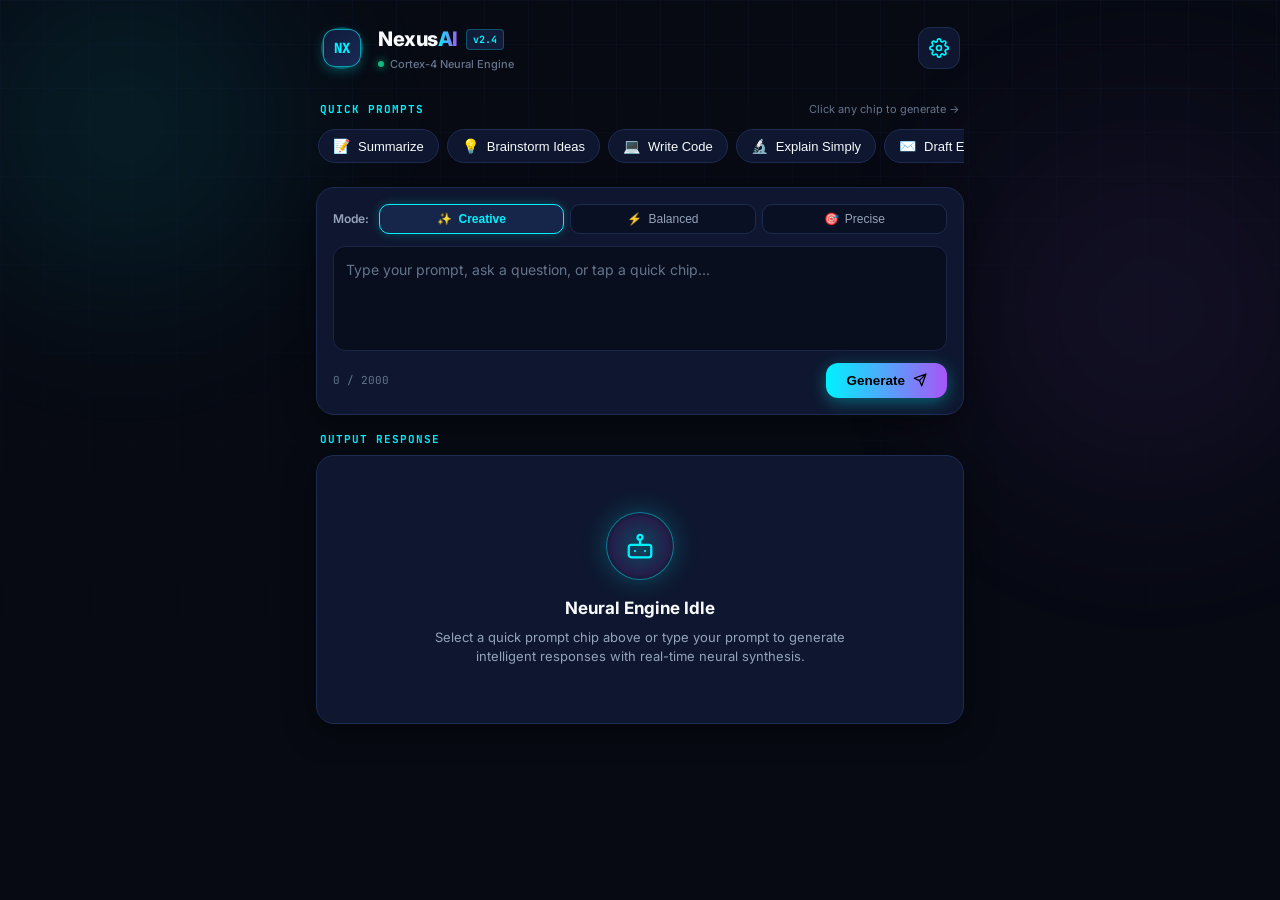
==== index.html @ 2777319b "feat: initialize NexusAI web application Implement the core structure, modern cybernetic design syst" ====
<!DOCTYPE html>
<html lang="en">
<head>
  <meta charset="UTF-8">
  <meta name="viewport" content="width=device-width, initial-scale=1.0, maximum-scale=1.0, user-scalable=no">
  <title>NexusAI - Futuristic Neural Assistant</title>
  <meta name="description" content="Futuristic AI assistant with multi-mode intelligence, quick prompt chips, real-time speech synthesis, and neural engine responses.">
  <meta name="theme-color" content="#070a13">

  <!-- Favicon / Web App Manifest -->
  <link rel="icon" type="image/svg+xml" href="data:image/svg+xml,<svg xmlns='http://www.w3.org/2000/svg' viewBox='0 0 100 100'><rect width='100' height='100' rx='25' fill='%230b1124'/><path d='M25 70V30L45 52V30h10v40L35 48v22z' fill='%2300f2fe'/><path d='M60 30h12l13 20-13 20H60l13-20z' fill='%23a855f7'/></svg>">
  
  <!-- Inter & JetBrains Mono Fonts -->
  <link rel="preconnect" href="https://fonts.googleapis.com">
  <link rel="preconnect" href="https://fonts.gstatic.com" crossorigin>
  <link href="https://fonts.googleapis.com/css2?family=Inter:wght@300;400;500;600;700;800&family=JetBrains+Mono:wght@400;500;600;700&display=swap" rel="stylesheet">
  
  <link rel="stylesheet" href="style.css">
</head>
<body>
  <!-- Ambient Cyber Background -->
  <div class="ambient-glow glow-cyan"></div>
  <div class="ambient-glow glow-purple"></div>
  <div class="cyber-grid"></div>

  <!-- App Wrapper -->
  <div class="app-container">
    
    <!-- Header -->
    <header class="app-header">
      <div class="brand-section">
        <div class="logo-wrapper">
          <div class="logo-pulse"></div>
          <div class="logo-badge">
            <span class="logo-text">NX</span>
          </div>
        </div>
        <div class="brand-details">
          <div class="brand-title-row">
            <h1 class="brand-title">Nexus<span class="brand-gradient">AI</span></h1>
            <span class="version-tag">v2.4</span>
          </div>
          <div class="status-indicator">
            <span class="status-dot"></span>
            <span class="status-text">Cortex-4 Neural Engine</span>
          </div>
        </div>
      </div>

      <button id="settingsBtn" class="icon-btn" aria-label="Settings" title="AI Engine Settings">
        <svg class="icon" viewBox="0 0 24 24" fill="none" stroke="currentColor" stroke-width="2" stroke-linecap="round" stroke-linejoin="round">
          <circle cx="12" cy="12" r="3"></circle>
          <path d="M19.4 15a1.65 1.65 0 0 0 .33 1.82l.06.06a2 2 0 0 1 0 2.83 2 2 0 0 1-2.83 0l-.06-.06a1.65 1.65 0 0 0-1.82-.33 1.65 1.65 0 0 0-1 1.51V21a2 2 0 0 1-2 2 2 2 0 0 1-2-2v-.09A1.65 1.65 0 0 0 9 19.4a1.65 1.65 0 0 0-1.82.33l-.06.06a2 2 0 0 1-2.83 0 2 2 0 0 1 0-2.83l.06-.06a1.65 1.65 0 0 0 .33-1.82 1.65 1.65 0 0 0-1.51-1H3a2 2 0 0 1-2-2 2 2 0 0 1 2-2h.09A1.65 1.65 0 0 0 4.6 9a1.65 1.65 0 0 0-.33-1.82l-.06-.06a2 2 0 0 1 0-2.83 2 2 0 0 1 2.83 0l.06.06a1.65 1.65 0 0 0 1.82.33H9a1.65 1.65 0 0 0 1-1.51V3a2 2 0 0 1 2-2 2 2 0 0 1 2 2v.09a1.65 1.65 0 0 0 1 1.51 1.65 1.65 0 0 0 1.82-.33l.06-.06a2 2 0 0 1 2.83 0 2 2 0 0 1 0 2.83l-.06.06a1.65 1.65 0 0 0-.33 1.82V9a1.65 1.65 0 0 0 1.51 1H21a2 2 0 0 1 2 2 2 2 0 0 1-2 2h-.09a1.65 1.65 0 0 0-1.51 1z"></path>
        </svg>
      </button>
    </header>

    <!-- Quick Prompts Section -->
    <section class="quick-prompts-section">
      <div class="section-header">
        <span class="section-tag">QUICK PROMPTS</span>
        <span class="section-hint">Click any chip to generate →</span>
      </div>
      <div class="chips-container" id="chipsContainer">
        <!-- Injected via JavaScript -->
      </div>
    </section>

    <!-- Main Prompt Input Section -->
    <section class="input-card">
      <div class="mode-selector-row">
        <span class="mode-label">Mode:</span>
        <div class="mode-pills" id="modePills">
          <button class="mode-pill active" data-mode="CREATIVE">
            <span class="mode-emoji">✨</span>
            <span class="mode-name">Creative</span>
          </button>
          <button class="mode-pill" data-mode="BALANCED">
            <span class="mode-emoji">⚡</span>
            <span class="mode-name">Balanced</span>
          </button>
          <button class="mode-pill" data-mode="PRECISE">
            <span class="mode-emoji">🎯</span>
            <span class="mode-name">Precise</span>
          </button>
        </div>
      </div>

      <div class="textarea-wrapper">
        <textarea 
          id="promptInput" 
          placeholder="Type your prompt, ask a question, or tap a quick chip..." 
          maxlength="2000"
          rows="3"
          aria-label="Prompt Input"
        ></textarea>
      </div>

      <div class="input-footer">
        <div class="input-meta">
          <span id="charCount" class="char-count">0 / 2000</span>
          <button id="clearBtn" class="text-action-btn hidden" aria-label="Clear input">Clear</button>
        </div>
        <button id="generateBtn" class="generate-btn" aria-label="Generate AI Response">
          <span class="btn-text">Generate</span>
          <svg class="btn-icon send-icon" viewBox="0 0 24 24" fill="none" stroke="currentColor" stroke-width="2.2" stroke-linecap="round" stroke-linejoin="round">
            <line x1="22" y1="2" x2="11" y2="13"></line>
            <polygon points="22 2 15 22 11 13 2 9 22 2"></polygon>
          </svg>
          <div class="spinner hidden" id="generateSpinner"></div>
        </button>
      </div>
    </section>

    <!-- Output Section -->
    <section class="output-section">
      <div class="section-header">
        <span class="section-tag">OUTPUT RESPONSE</span>
        <span id="durationBadge" class="duration-badge hidden">Generated in 0.8s</span>
      </div>

      <div class="output-card" id="outputCard">
        <!-- Idle State -->
        <div class="state-view idle-view" id="idleView">
          <div class="neural-orb">
            <svg class="orb-icon" viewBox="0 0 24 24" fill="none" stroke="currentColor" stroke-width="1.8" stroke-linecap="round" stroke-linejoin="round">
              <rect x="3" y="11" width="18" height="10" rx="2"></rect>
              <circle cx="12" cy="5" r="2"></circle>
              <path d="M12 7v4"></path>
              <line x1="8" y1="16" x2="8" y2="16"></line>
              <line x1="16" y1="16" x2="16" y2="16"></line>
            </svg>
          </div>
          <h2 class="idle-title">Neural Engine Idle</h2>
          <p class="idle-desc">Select a quick prompt chip above or type your prompt to generate intelligent responses with real-time neural synthesis.</p>
        </div>

        <!-- Loading State -->
        <div class="state-view loading-view hidden" id="loadingView">
          <div class="loading-header">
            <div class="loading-avatar-wrapper">
              <div class="avatar-ring"></div>
              <div class="avatar-badge">AI</div>
            </div>
            <div class="loading-text-col">
              <span class="loading-title">Synthesizing intelligence...</span>
              <span class="loading-sub">Compiling neural pathways & context tensors</span>
            </div>
          </div>
          <div class="shimmer-lines">
            <div class="shimmer-line line-1"></div>
            <div class="shimmer-line line-2"></div>
            <div class="shimmer-line line-3"></div>
          </div>
        </div>

        <!-- Error State -->
        <div class="state-view error-view hidden" id="errorView">
          <div class="error-badge">⚠️ Generation Alert</div>
          <p class="error-message" id="errorMessage"></p>
          <button class="retry-btn" id="retryBtn">Retry</button>
        </div>

        <!-- Success State -->
        <div class="state-view success-view hidden" id="successView">
          <div class="response-header">
            <div class="response-author">
              <div class="avatar-badge">AI</div>
              <div class="author-details">
                <span class="author-name">Nexus Intelligence</span>
                <span class="mode-badge" id="modeBadge">Creative Mode</span>
              </div>
            </div>
            <div class="response-actions">
              <button class="action-btn" id="speakBtn" title="Read Aloud with Speech Synthesis">
                <svg class="action-icon icon-speak" viewBox="0 0 24 24" fill="none" stroke="currentColor" stroke-width="2" stroke-linecap="round" stroke-linejoin="round">
                  <polygon points="11 5 6 9 2 9 2 15 6 15 11 19 11 5"></polygon>
                  <path d="M19.07 4.93a10 10 0 0 1 0 14.14M15.54 8.46a5 5 0 0 1 0 7.07"></path>
                </svg>
                <svg class="action-icon icon-stop hidden" viewBox="0 0 24 24" fill="none" stroke="currentColor" stroke-width="2" stroke-linecap="round" stroke-linejoin="round">
                  <rect x="6" y="6" width="12" height="12" rx="2"></rect>
                </svg>
                <span id="speakBtnText">Speak</span>
              </button>
              <button class="action-btn" id="copyBtn" title="Copy Response">
                <svg class="action-icon icon-copy" viewBox="0 0 24 24" fill="none" stroke="currentColor" stroke-width="2" stroke-linecap="round" stroke-linejoin="round">
                  <rect x="9" y="9" width="13" height="13" rx="2" ry="2"></rect>
                  <path d="M5 15H4a2 2 0 0 1-2-2V4a2 2 0 0 1 2-2h9a2 2 0 0 1 2 2v1"></path>
                </svg>
                <svg class="action-icon icon-copied hidden" viewBox="0 0 24 24" fill="none" stroke="currentColor" stroke-width="2.5" stroke-linecap="round" stroke-linejoin="round">
                  <polyline points="20 6 9 17 4 12"></polyline>
                </svg>
                <span id="copyBtnText">Copy</span>
              </button>
            </div>
          </div>

          <!-- Formatted Content -->
          <div class="response-body" id="responseBody">
            <!-- Rendered via JavaScript Markdown Engine -->
          </div>

          <!-- Response Footer -->
          <div class="response-footer">
            <span class="response-metrics" id="responseMetrics">0 words • 0 chars</span>
            <button class="regenerate-btn" id="regenerateBtn">
              <svg class="regen-icon" viewBox="0 0 24 24" fill="none" stroke="currentColor" stroke-width="2" stroke-linecap="round" stroke-linejoin="round">
                <polyline points="23 4 23 10 17 10"></polyline>
                <polyline points="1 20 1 14 7 14"></polyline>
                <path d="M3.51 9a9 9 0 0 1 14.85-3.36L23 10M1 14l4.64 4.36A9 9 0 0 0 20.49 15"></path>
              </svg>
              <span>Regenerate</span>
            </button>
          </div>
        </div>
      </div>
    </section>

  </div>

  <!-- Settings Modal Dialog -->
  <div class="modal-backdrop hidden" id="settingsModal" role="dialog" aria-modal="true" aria-labelledby="modalTitle">
    <div class="modal-card">
      <div class="modal-header">
        <div class="modal-title-row">
          <span class="modal-icon">⚙️</span>
          <h3 class="modal-title" id="modalTitle">AI Engine Settings</h3>
        </div>
        <button class="modal-close-btn" id="closeSettingsBtn" aria-label="Close settings">
          <svg viewBox="0 0 24 24" fill="none" stroke="currentColor" stroke-width="2" stroke-linecap="round" stroke-linejoin="round">
            <line x1="18" y1="6" x2="6" y2="18"></line>
            <line x1="6" y1="6" x2="18" y2="18"></line>
          </svg>
        </button>
      </div>

      <p class="modal-desc">Configure your custom API key to switch between realistic built-in intelligence and live Gemini API responses.</p>

      <div class="form-group">
        <label class="form-label">Provider Service</label>
        <div class="provider-options">
          <label class="provider-card">
            <input type="radio" name="provider" value="mock" checked>
            <div class="provider-content">
              <span class="provider-symbol">⚡</span>
              <div class="provider-info">
                <span class="provider-name">Built-in Neural Core</span>
                <span class="provider-sub">Zero configuration, high-speed synthesis</span>
              </div>
            </div>
          </label>

          <label class="provider-card">
            <input type="radio" name="provider" value="gemini">
            <div class="provider-content">
              <span class="provider-symbol">✨</span>
              <div class="provider-info">
                <span class="provider-name">Google Gemini API</span>
                <span class="provider-sub">gemini-2.5-flash live model</span>
              </div>
            </div>
          </label>

          <label class="provider-card">
            <input type="radio" name="provider" value="custom">
            <div class="provider-content">
              <span class="provider-symbol">🌐</span>
              <div class="provider-info">
                <span class="provider-name">Custom OpenAI-Compatible</span>
                <span class="provider-sub">Compatible with any standard completions endpoint</span>
              </div>
            </div>
          </label>
        </div>
      </div>

      <div class="form-group hidden" id="apiKeyGroup">
        <label class="form-label" for="apiKeyInput">API Key</label>
        <div class="input-with-toggle">
          <input type="password" id="apiKeyInput" placeholder="Enter your API key..." autocomplete="off">
          <button type="button" id="toggleApiKeyBtn" class="toggle-vis-btn" aria-label="Toggle API Key visibility">
            <svg class="eye-icon" viewBox="0 0 24 24" fill="none" stroke="currentColor" stroke-width="2" stroke-linecap="round" stroke-linejoin="round">
              <path d="M1 12s4-8 11-8 11 8 11 8-4 8-11 8-11-8-11-8z"></path>
              <circle cx="12" cy="12" r="3"></circle>
            </svg>
          </button>
        </div>
        <span class="field-hint">Stored securely in browser localStorage only.</span>
      </div>

      <div class="form-group hidden" id="endpointGroup">
        <label class="form-label" for="endpointInput">Endpoint URL</label>
        <input type="url" id="endpointInput" value="https://api.openai.com/v1/chat/completions">
      </div>

      <div class="modal-actions">
        <button class="btn-secondary" id="resetSettingsBtn">Reset Default</button>
        <button class="btn-primary" id="saveSettingsBtn">Save Settings</button>
      </div>
    </div>
  </div>

  <!-- Toast Notification -->
  <div class="toast-container" id="toastContainer">
    <div class="toast hidden" id="toast">
      <div class="toast-icon-wrap">
        <svg class="toast-check" viewBox="0 0 24 24" fill="none" stroke="currentColor" stroke-width="3" stroke-linecap="round" stroke-linejoin="round">
          <polyline points="20 6 9 17 4 12"></polyline>
        </svg>
      </div>
      <span class="toast-message" id="toastMessage">Action completed</span>
    </div>
  </div>

  <script src="script.js"></script>
</body>
</html>
---- style.css ----
/* ==========================================================================
   NexusAI - Modern Cybernetic Design System
   ========================================================================== */

:root {
  --cyber-bg: #070a13;
  --cyber-surface: #0b1124;
  --cyber-card: #0e172f;
  --cyber-card-elevated: #131f3f;
  --cyber-card-input: #090e1e;
  --cyber-border: #1e2c52;
  --cyber-border-light: #2e4172;
  --cyber-border-focus: #00f2fe;

  --neon-cyan: #00f2fe;
  --neon-blue: #4facfe;
  --neon-purple: #a855f7;
  --neon-purple-dark: #7e22ce;
  --neon-green: #10b981;
  --neon-amber: #f59e0b;
  --neon-red: #ef4444;

  --text-primary: #f8fafc;
  --text-secondary: #94a3b8;
  --text-muted: #64748b;
  --code-bg: #050811;

  --font-sans: 'Inter', -apple-system, BlinkMacSystemFont, 'Segoe UI', Roboto, sans-serif;
  --font-mono: 'JetBrains Mono', SFMono-Regular, Menlo, Monaco, Consolas, monospace;

  --radius-sm: 8px;
  --radius-md: 12px;
  --radius-lg: 18px;
  --radius-xl: 24px;
  --radius-full: 9999px;

  --shadow-glow-cyan: 0 0 20px rgba(0, 242, 254, 0.35);
  --shadow-glow-purple: 0 0 20px rgba(168, 85, 247, 0.35);
  --shadow-card: 0 8px 32px rgba(0, 0, 0, 0.45);
}

/* Reset & Box Sizing */
*, *::before, *::after {
  box-sizing: border-box;
  margin: 0;
  padding: 0;
  -webkit-tap-highlight-color: transparent;
}

html, body {
  min-height: 100%;
  background-color: var(--cyber-bg);
  color: var(--text-primary);
  font-family: var(--font-sans);
  font-size: 15px;
  line-height: 1.5;
  overflow-x: hidden;
}

/* ==========================================================================
   Background Ambient Elements
   ========================================================================== */
.ambient-glow {
  position: fixed;
  border-radius: 50%;
  pointer-events: none;
  z-index: 0;
  filter: blur(80px);
  opacity: 0.7;
}

.glow-cyan {
  top: -100px;
  left: -100px;
  width: 450px;
  height: 450px;
  background: radial-gradient(circle, rgba(0, 242, 254, 0.18) 0%, rgba(0, 242, 254, 0.04) 60%, transparent 80%);
}

.glow-purple {
  top: 60px;
  right: -120px;
  width: 500px;
  height: 500px;
  background: radial-gradient(circle, rgba(168, 85, 247, 0.16) 0%, rgba(168, 85, 247, 0.04) 60%, transparent 80%);
}

.cyber-grid {
  position: fixed;
  top: 0;
  left: 0;
  right: 0;
  height: 70vh;
  pointer-events: none;
  z-index: 0;
  background-size: 44px 44px;
  background-image: 
    linear-gradient(to right, rgba(22, 35, 68, 0.3) 1px, transparent 1px),
    linear-gradient(to bottom, rgba(22, 35, 68, 0.3) 1px, transparent 1px);
  mask-image: linear-gradient(to bottom, rgba(0,0,0,0.6) 0%, rgba(0,0,0,0) 100%);
  -webkit-mask-image: linear-gradient(to bottom, rgba(0,0,0,0.6) 0%, rgba(0,0,0,0) 100%);
}

/* ==========================================================================
   App Container Layout
   ========================================================================== */
.app-container {
  position: relative;
  z-index: 1;
  max-width: 680px;
  margin: 0 auto;
  padding: 16px 16px 40px 16px;
  display: flex;
  flex-direction: column;
  gap: 16px;
}

/* ==========================================================================
   Header Component
   ========================================================================== */
.app-header {
  display: flex;
  align-items: center;
  justify-content: space-between;
  padding: 8px 4px 12px 4px;
}

.brand-section {
  display: flex;
  align-items: center;
  gap: 14px;
}

.logo-wrapper {
  position: relative;
  width: 44px;
  height: 44px;
  display: flex;
  align-items: center;
  justify-content: center;
}

.logo-pulse {
  position: absolute;
  width: 42px;
  height: 42px;
  border-radius: 50%;
  background: rgba(0, 242, 254, 0.25);
  animation: pulse-ring 2.4s cubic-bezier(0.4, 0, 0.6, 1) infinite;
}

@keyframes pulse-ring {
  0% { transform: scale(0.9); opacity: 0.8; }
  50% { transform: scale(1.3); opacity: 0.15; }
  100% { transform: scale(0.9); opacity: 0.8; }
}

.logo-badge {
  position: relative;
  width: 38px;
  height: 38px;
  border-radius: var(--radius-md);
  background: linear-gradient(135deg, #0f1b3b, #192a54);
  border: 1px solid rgba(0, 242, 254, 0.6);
  display: flex;
  align-items: center;
  justify-content: center;
  box-shadow: 0 4px 12px rgba(0, 242, 254, 0.25);
}

.logo-text {
  font-family: var(--font-mono);
  font-weight: 800;
  font-size: 14px;
  color: var(--neon-cyan);
  letter-spacing: 0.5px;
}

.brand-details {
  display: flex;
  flex-direction: column;
  gap: 2px;
}

.brand-title-row {
  display: flex;
  align-items: center;
  gap: 8px;
}

.brand-title {
  font-size: 20px;
  font-weight: 800;
  letter-spacing: -0.5px;
  color: var(--text-primary);
}

.brand-gradient {
  background: linear-gradient(90deg, var(--neon-cyan), var(--neon-purple));
  -webkit-background-clip: text;
  -webkit-text-fill-color: transparent;
}

.version-tag {
  font-family: var(--font-mono);
  font-size: 10px;
  font-weight: 700;
  color: var(--neon-cyan);
  background: rgba(22, 35, 68, 0.8);
  border: 1px solid rgba(0, 242, 254, 0.25);
  padding: 2px 6px;
  border-radius: 4px;
}

.status-indicator {
  display: flex;
  align-items: center;
  gap: 6px;
}

.status-dot {
  width: 6px;
  height: 6px;
  border-radius: 50%;
  background-color: var(--neon-green);
  box-shadow: 0 0 8px var(--neon-green);
  animation: dot-blink 1.8s ease-in-out infinite;
}

@keyframes dot-blink {
  0%, 100% { opacity: 1; }
  50% { opacity: 0.4; }
}

.status-text {
  font-size: 11px;
  font-weight: 500;
  color: var(--text-muted);
}

.icon-btn {
  width: 42px;
  height: 42px;
  border-radius: var(--radius-md);
  background: var(--cyber-card);
  border: 1px solid var(--cyber-border);
  color: var(--neon-cyan);
  display: flex;
  align-items: center;
  justify-content: center;
  cursor: pointer;
  transition: all 0.2s ease;
}

.icon-btn:hover {
  background: var(--cyber-card-elevated);
  border-color: var(--neon-cyan);
  box-shadow: var(--shadow-glow-cyan);
  transform: translateY(-1px);
}

.icon {
  width: 20px;
  height: 20px;
}

/* ==========================================================================
   Quick Prompts Section
   ========================================================================== */
.quick-prompts-section {
  display: flex;
  flex-direction: column;
  gap: 8px;
}

.section-header {
  display: flex;
  align-items: center;
  justify-content: space-between;
  padding: 0 4px;
}

.section-tag {
  font-family: var(--font-mono);
  font-size: 11px;
  font-weight: 700;
  color: var(--neon-cyan);
  letter-spacing: 1px;
}

.section-hint {
  font-size: 11px;
  color: var(--text-muted);
}

.chips-container {
  display: flex;
  gap: 8px;
  overflow-x: auto;
  padding: 4px 2px 8px 2px;
  scrollbar-width: thin;
  scrollbar-color: var(--cyber-border) transparent;
}

.chips-container::-webkit-scrollbar {
  height: 4px;
}

.chips-container::-webkit-scrollbar-thumb {
  background: var(--cyber-border);
  border-radius: 4px;
}

.quick-chip {
  flex-shrink: 0;
  display: inline-flex;
  align-items: center;
  gap: 8px;
  background: var(--cyber-card);
  border: 1px solid var(--cyber-border);
  border-radius: var(--radius-full);
  padding: 8px 14px;
  font-size: 13px;
  font-weight: 500;
  color: var(--text-primary);
  cursor: pointer;
  user-select: none;
  transition: all 0.2s cubic-bezier(0.4, 0, 0.2, 1);
}

.quick-chip:hover {
  background: var(--cyber-card-elevated);
  border-color: var(--neon-cyan);
  box-shadow: 0 0 12px rgba(0, 242, 254, 0.2);
  transform: translateY(-2px);
}

.quick-chip:active {
  transform: translateY(0);
}

.chip-icon {
  font-size: 14px;
}

/* ==========================================================================
   Main Prompt Input Card
   ========================================================================== */
.input-card {
  background: var(--cyber-card);
  border: 1px solid var(--cyber-border);
  border-radius: var(--radius-lg);
  padding: 16px;
  display: flex;
  flex-direction: column;
  gap: 12px;
  box-shadow: var(--shadow-card);
  transition: border-color 0.2s ease;
}

.input-card:focus-within {
  border-color: rgba(0, 242, 254, 0.5);
  box-shadow: var(--shadow-card), 0 0 20px rgba(0, 242, 254, 0.12);
}

.mode-selector-row {
  display: flex;
  align-items: center;
  gap: 10px;
}

.mode-label {
  font-size: 12px;
  font-weight: 600;
  color: var(--text-secondary);
}

.mode-pills {
  display: flex;
  flex: 1;
  gap: 6px;
}

.mode-pill {
  flex: 1;
  display: inline-flex;
  align-items: center;
  justify-content: center;
  gap: 6px;
  background: #0a1024;
  border: 1px solid #1c2b52;
  border-radius: 10px;
  padding: 7px 10px;
  font-size: 12px;
  font-weight: 500;
  color: var(--text-secondary);
  cursor: pointer;
  transition: all 0.2s ease;
}

.mode-pill:hover {
  border-color: var(--neon-cyan);
  color: var(--text-primary);
}

.mode-pill.active {
  background: #16254a;
  border-color: var(--neon-cyan);
  color: var(--neon-cyan);
  font-weight: 700;
  box-shadow: 0 0 10px rgba(0, 242, 254, 0.25);
}

.textarea-wrapper {
  background: var(--cyber-card-input);
  border: 1px solid #192545;
  border-radius: var(--radius-md);
  padding: 12px;
  transition: border-color 0.2s ease;
}

.textarea-wrapper:focus-within {
  border-color: var(--neon-cyan);
}

textarea {
  width: 100%;
  background: transparent;
  border: none;
  color: var(--text-primary);
  font-family: var(--font-sans);
  font-size: 14px;
  line-height: 1.5;
  resize: none;
  outline: none;
  min-height: 72px;
}

textarea::placeholder {
  color: var(--text-muted);
}

.input-footer {
  display: flex;
  align-items: center;
  justify-content: space-between;
}

.input-meta {
  display: flex;
  align-items: center;
  gap: 10px;
}

.char-count {
  font-family: var(--font-mono);
  font-size: 11px;
  color: var(--text-muted);
}

.char-count.warning {
  color: var(--neon-amber);
}

.text-action-btn {
  background: transparent;
  border: none;
  color: var(--neon-cyan);
  font-size: 12px;
  font-weight: 600;
  cursor: pointer;
  padding: 2px 6px;
  border-radius: 4px;
}

.text-action-btn:hover {
  background: rgba(0, 242, 254, 0.1);
}

.generate-btn {
  display: inline-flex;
  align-items: center;
  gap: 8px;
  background: linear-gradient(90deg, var(--neon-cyan), var(--neon-purple));
  color: #000;
  border: none;
  border-radius: var(--radius-md);
  padding: 10px 20px;
  font-size: 13.5px;
  font-weight: 700;
  cursor: pointer;
  box-shadow: 0 4px 16px rgba(0, 242, 254, 0.35);
  transition: all 0.2s cubic-bezier(0.4, 0, 0.2, 1);
}

.generate-btn:hover:not(:disabled) {
  transform: translateY(-2px);
  box-shadow: 0 6px 20px rgba(0, 242, 254, 0.5), 0 0 25px rgba(168, 85, 247, 0.3);
}

.generate-btn:active:not(:disabled) {
  transform: translateY(0);
}

.generate-btn:disabled {
  opacity: 0.8;
  cursor: not-allowed;
}

.btn-icon {
  width: 14px;
  height: 14px;
}

.spinner {
  width: 15px;
  height: 15px;
  border: 2px solid rgba(0, 0, 0, 0.3);
  border-top-color: #000;
  border-radius: 50%;
  animation: spin 0.8s linear infinite;
}

@keyframes spin {
  to { transform: rotate(360deg); }
}

/* ==========================================================================
   Output Section & Card
   ========================================================================== */
.output-section {
  display: flex;
  flex-direction: column;
  gap: 8px;
}

.duration-badge {
  font-family: var(--font-mono);
  font-size: 10.5px;
  color: var(--neon-cyan);
  background: #14203d;
  border: 1px solid rgba(0, 242, 254, 0.3);
  padding: 2px 8px;
  border-radius: 6px;
}

.output-card {
  background: var(--cyber-card);
  border: 1px solid var(--cyber-border);
  border-radius: var(--radius-lg);
  padding: 20px;
  box-shadow: var(--shadow-card);
  min-height: 220px;
  display: flex;
  flex-direction: column;
}

.state-view {
  display: flex;
  flex-direction: column;
  width: 100%;
}

/* Idle State */
.idle-view {
  align-items: center;
  justify-content: center;
  text-align: center;
  padding: 36px 12px;
  margin: auto 0;
}

.neural-orb {
  width: 68px;
  height: 68px;
  border-radius: 50%;
  background: radial-gradient(circle, rgba(0, 242, 254, 0.22) 0%, rgba(168, 85, 247, 0.14) 60%, transparent 80%);
  border: 1.5px solid rgba(0, 242, 254, 0.45);
  display: flex;
  align-items: center;
  justify-content: center;
  margin-bottom: 16px;
  animation: orb-breathe 3s ease-in-out infinite;
  box-shadow: 0 0 24px rgba(0, 242, 254, 0.25);
}

@keyframes orb-breathe {
  0%, 100% { transform: scale(1); box-shadow: 0 0 20px rgba(0, 242, 254, 0.25); }
  50% { transform: scale(1.08); box-shadow: 0 0 35px rgba(0, 242, 254, 0.45), 0 0 20px rgba(168, 85, 247, 0.3); }
}

.orb-icon {
  width: 30px;
  height: 30px;
  color: var(--neon-cyan);
}

.idle-title {
  font-size: 17px;
  font-weight: 700;
  color: var(--text-primary);
  margin-bottom: 6px;
}

.idle-desc {
  font-size: 13px;
  color: var(--text-secondary);
  line-height: 1.5;
  max-width: 440px;
}

/* Loading State */
.loading-view {
  padding: 12px 0;
}

.loading-header {
  display: flex;
  align-items: center;
  gap: 12px;
  margin-bottom: 24px;
}

.loading-avatar-wrapper {
  position: relative;
  width: 40px;
  height: 40px;
  display: flex;
  align-items: center;
  justify-content: center;
}

.avatar-ring {
  position: absolute;
  width: 38px;
  height: 38px;
  border-radius: 50%;
  background: rgba(0, 242, 254, 0.25);
  animation: pulse-ring 1.5s infinite;
}

.avatar-badge {
  position: relative;
  width: 32px;
  height: 32px;
  border-radius: 50%;
  background: #0f1b3b;
  border: 1px solid var(--neon-cyan);
  display: flex;
  align-items: center;
  justify-content: center;
  font-family: var(--font-mono);
  font-weight: 700;
  font-size: 12px;
  color: var(--neon-cyan);
}

.loading-text-col {
  display: flex;
  flex-direction: column;
}

.loading-title {
  font-size: 14px;
  font-weight: 600;
  color: var(--text-primary);
}

.loading-sub {
  font-size: 11px;
  color: var(--text-muted);
}

.shimmer-lines {
  display: flex;
  flex-direction: column;
  gap: 10px;
}

.shimmer-line {
  height: 14px;
  border-radius: 6px;
  background: linear-gradient(90deg, rgba(0, 242, 254, 0.1) 25%, rgba(0, 242, 254, 0.25) 50%, rgba(0, 242, 254, 0.1) 75%);
  background-size: 200% 100%;
  animation: shimmer 1.6s infinite;
}

.line-1 { width: 100%; }
.line-2 { width: 85%; }
.line-3 { width: 55%; }

@keyframes shimmer {
  0% { background-position: 200% 0; }
  100% { background-position: -200% 0; }
}

/* Error State */
.error-view {
  align-items: center;
  text-align: center;
  padding: 24px 12px;
}

.error-badge {
  font-size: 15px;
  font-weight: 700;
  color: var(--neon-amber);
  margin-bottom: 6px;
}

.error-message {
  font-size: 13px;
  color: var(--text-secondary);
  margin-bottom: 16px;
  max-width: 480px;
}

.retry-btn {
  background: #22162b;
  border: 1px solid var(--neon-purple);
  color: var(--neon-cyan);
  border-radius: var(--radius-sm);
  padding: 8px 18px;
  font-size: 12.5px;
  font-weight: 700;
  cursor: pointer;
  transition: all 0.2s;
}

.retry-btn:hover {
  background: #2d1c3a;
  box-shadow: var(--shadow-glow-purple);
}

/* Success State */
.success-view {
  gap: 14px;
}

.response-header {
  display: flex;
  align-items: center;
  justify-content: space-between;
}

.response-author {
  display: flex;
  align-items: center;
  gap: 10px;
}

.author-details {
  display: flex;
  flex-direction: column;
}

.author-name {
  font-size: 14px;
  font-weight: 700;
  color: var(--text-primary);
}

.mode-badge {
  font-size: 11px;
  font-weight: 600;
  color: var(--neon-cyan);
}

.mode-badge.creative { color: var(--neon-purple); }
.mode-badge.balanced { color: var(--neon-cyan); }
.mode-badge.precise { color: var(--neon-green); }

.response-actions {
  display: flex;
  gap: 6px;
}

.action-btn {
  display: inline-flex;
  align-items: center;
  gap: 5px;
  background: #14203d;
  border: 1px solid #1e2d54;
  border-radius: var(--radius-sm);
  padding: 6px 10px;
  font-size: 11.5px;
  font-weight: 500;
  color: var(--text-secondary);
  cursor: pointer;
  transition: all 0.2s;
}

.action-btn:hover {
  border-color: var(--neon-cyan);
  color: var(--text-primary);
}

.action-btn.active {
  background: rgba(0, 242, 254, 0.15);
  border-color: var(--neon-cyan);
  color: var(--neon-cyan);
}

.action-icon {
  width: 13px;
  height: 13px;
}

/* Markdown Formatted Body */
.response-body {
  font-size: 13.5px;
  line-height: 1.6;
  color: var(--text-primary);
  display: flex;
  flex-direction: column;
  gap: 10px;
}

.response-body h1, .response-body h2, .response-body h3 {
  color: var(--neon-cyan);
  margin-top: 6px;
  margin-bottom: 2px;
  font-weight: 700;
}

.response-body h1 { font-size: 17px; }
.response-body h2 { font-size: 16px; }
.response-body h3 { font-size: 14.5px; }

.response-body p {
  color: var(--text-primary);
}

.response-body strong {
  color: var(--neon-cyan);
  font-weight: 700;
}

.response-body ul, .response-body ol {
  padding-left: 0;
  list-style: none;
  display: flex;
  flex-direction: column;
  gap: 6px;
}

.response-body li.bullet-item {
  display: flex;
  align-items: flex-start;
  gap: 8px;
}

.response-body .bullet-dot {
  color: var(--neon-purple);
  font-size: 16px;
  font-weight: 800;
  line-height: 1.2;
}

.response-body li.number-item {
  display: flex;
  align-items: flex-start;
  gap: 8px;
}

.response-body .number-prefix {
  font-family: var(--font-mono);
  font-size: 12px;
  font-weight: 700;
  color: var(--neon-cyan);
  line-height: 1.6;
}

/* Code Blocks */
.code-container {
  background: var(--code-bg);
  border: 1px solid #1b2647;
  border-radius: 10px;
  padding: 12px;
  display: flex;
  flex-direction: column;
  gap: 8px;
  margin: 6px 0;
}

.code-header {
  display: flex;
  align-items: center;
  justify-content: space-between;
}

.code-lang {
  font-family: var(--font-mono);
  font-size: 10px;
  font-weight: 700;
  color: var(--neon-cyan);
  letter-spacing: 0.5px;
}

.code-copy-btn {
  background: #141f3c;
  border: none;
  border-radius: 6px;
  padding: 3px 8px;
  font-size: 10.5px;
  font-weight: 500;
  color: var(--text-secondary);
  cursor: pointer;
  display: inline-flex;
  align-items: center;
  gap: 4px;
  transition: all 0.2s;
}

.code-copy-btn:hover {
  color: var(--neon-cyan);
  background: #1c2a4f;
}

.code-copy-btn.copied {
  color: var(--neon-green);
}

.code-scroll {
  overflow-x: auto;
  padding-bottom: 4px;
}

.code-scroll::-webkit-scrollbar {
  height: 4px;
}

.code-scroll::-webkit-scrollbar-thumb {
  background: #1e2c52;
  border-radius: 4px;
}

.code-scroll pre {
  font-family: var(--font-mono);
  font-size: 12px;
  color: #e2e8f0;
  line-height: 1.5;
  white-space: pre;
}

/* Response Footer */
.response-footer {
  display: flex;
  align-items: center;
  justify-content: space-between;
  padding-top: 10px;
  border-top: 1px solid #162344;
  margin-top: 6px;
}

.response-metrics {
  font-family: var(--font-mono);
  font-size: 11px;
  color: var(--text-muted);
}

.regenerate-btn {
  display: inline-flex;
  align-items: center;
  gap: 6px;
  background: #14203d;
  border: 1px solid #1e2d54;
  border-radius: var(--radius-sm);
  padding: 6px 12px;
  font-size: 11.5px;
  font-weight: 500;
  color: var(--neon-cyan);
  cursor: pointer;
  transition: all 0.2s;
}

.regenerate-btn:hover {
  background: #1a2a50;
  border-color: var(--neon-cyan);
  box-shadow: 0 0 10px rgba(0, 242, 254, 0.25);
}

.regen-icon {
  width: 12px;
  height: 12px;
}

/* ==========================================================================
   Settings Modal Dialog
   ========================================================================== */
.modal-backdrop {
  position: fixed;
  inset: 0;
  background: rgba(4, 7, 15, 0.75);
  backdrop-filter: blur(8px);
  -webkit-backdrop-filter: blur(8px);
  z-index: 999;
  display: flex;
  align-items: center;
  justify-content: center;
  padding: 16px;
  animation: modal-fade-in 0.2s ease-out;
}

@keyframes modal-fade-in {
  from { opacity: 0; }
  to { opacity: 1; }
}

.modal-card {
  background: var(--cyber-card);
  border: 1px solid var(--cyber-border);
  border-radius: var(--radius-xl);
  padding: 24px;
  width: 100%;
  max-width: 500px;
  box-shadow: 0 16px 48px rgba(0, 0, 0, 0.7), 0 0 30px rgba(0, 242, 254, 0.15);
  display: flex;
  flex-direction: column;
  gap: 16px;
  animation: modal-scale-in 0.2s cubic-bezier(0.34, 1.56, 0.64, 1);
}

@keyframes modal-scale-in {
  from { transform: scale(0.95); opacity: 0; }
  to { transform: scale(1); opacity: 1; }
}

.modal-header {
  display: flex;
  align-items: center;
  justify-content: space-between;
}

.modal-title-row {
  display: flex;
  align-items: center;
  gap: 8px;
}

.modal-icon {
  font-size: 18px;
}

.modal-title {
  font-size: 17px;
  font-weight: 700;
  color: var(--text-primary);
}

.modal-close-btn {
  background: transparent;
  border: none;
  color: var(--text-secondary);
  cursor: pointer;
  width: 28px;
  height: 28px;
  display: flex;
  align-items: center;
  justify-content: center;
  border-radius: 6px;
  transition: all 0.2s;
}

.modal-close-btn:hover {
  color: var(--text-primary);
  background: rgba(255, 255, 255, 0.08);
}

.modal-close-btn svg {
  width: 18px;
  height: 18px;
}

.modal-desc {
  font-size: 12.5px;
  color: var(--text-secondary);
  line-height: 1.4;
}

.form-group {
  display: flex;
  flex-direction: column;
  gap: 8px;
}

.form-label {
  font-size: 12px;
  font-weight: 600;
  color: var(--neon-cyan);
}

.provider-options {
  display: flex;
  flex-direction: column;
  gap: 8px;
}

.provider-card {
  display: flex;
  align-items: center;
  background: #090e1e;
  border: 1px solid #192545;
  border-radius: 10px;
  padding: 10px 14px;
  cursor: pointer;
  transition: all 0.2s;
}

.provider-card:hover {
  border-color: var(--cyber-border-light);
}

.provider-card input[type="radio"] {
  display: none;
}

.provider-card:has(input:checked) {
  background: #14244d;
  border-color: var(--neon-cyan);
  box-shadow: 0 0 12px rgba(0, 242, 254, 0.2);
}

.provider-content {
  display: flex;
  align-items: center;
  gap: 12px;
  width: 100%;
}

.provider-symbol {
  font-size: 16px;
}

.provider-info {
  display: flex;
  flex-direction: column;
}

.provider-name {
  font-size: 13px;
  font-weight: 600;
  color: var(--text-primary);
}

.provider-card:has(input:checked) .provider-name {
  color: var(--neon-cyan);
}

.provider-sub {
  font-size: 11px;
  color: var(--text-muted);
}

.input-with-toggle {
  position: relative;
  display: flex;
  align-items: center;
}

.input-with-toggle input, .form-group input[type="url"] {
  width: 100%;
  background: #090e1e;
  border: 1px solid #192545;
  border-radius: 10px;
  padding: 10px 14px;
  color: var(--text-primary);
  font-family: var(--font-mono);
  font-size: 13px;
  outline: none;
  transition: border-color 0.2s;
}

.input-with-toggle input:focus, .form-group input[type="url"]:focus {
  border-color: var(--neon-cyan);
}

.input-with-toggle input {
  padding-right: 40px;
}

.toggle-vis-btn {
  position: absolute;
  right: 10px;
  background: transparent;
  border: none;
  color: var(--text-secondary);
  cursor: pointer;
  padding: 4px;
  display: flex;
  align-items: center;
  justify-content: center;
}

.toggle-vis-btn:hover {
  color: var(--text-primary);
}

.eye-icon {
  width: 16px;
  height: 16px;
}

.field-hint {
  font-size: 10.5px;
  color: var(--text-muted);
}

.modal-actions {
  display: flex;
  gap: 10px;
  margin-top: 6px;
}

.btn-secondary {
  flex: 1;
  background: #131d3b;
  border: 1px solid #23325b;
  border-radius: 10px;
  padding: 10px;
  font-size: 12.5px;
  font-weight: 600;
  color: var(--text-secondary);
  cursor: pointer;
  transition: all 0.2s;
}

.btn-secondary:hover {
  color: var(--text-primary);
  background: #18254b;
}

.btn-primary {
  flex: 1;
  background: linear-gradient(90deg, var(--neon-cyan), var(--neon-purple));
  color: #000;
  border: none;
  border-radius: 10px;
  padding: 10px;
  font-size: 12.5px;
  font-weight: 700;
  cursor: pointer;
  transition: all 0.2s;
}

.btn-primary:hover {
  box-shadow: 0 4px 16px rgba(0, 242, 254, 0.4);
}

/* ==========================================================================
   Toast Notification
   ========================================================================== */
.toast-container {
  position: fixed;
  bottom: 24px;
  left: 0;
  right: 0;
  display: flex;
  justify-content: center;
  pointer-events: none;
  z-index: 1000;
  padding: 0 16px;
}

.toast {
  pointer-events: auto;
  display: inline-flex;
  align-items: center;
  gap: 10px;
  background: #0f1a38;
  border: 1px solid rgba(16, 185, 129, 0.6);
  border-radius: var(--radius-full);
  padding: 10px 18px;
  box-shadow: 0 8px 24px rgba(0, 0, 0, 0.5), 0 0 16px rgba(16, 185, 129, 0.3);
  animation: toast-slide-up 0.3s cubic-bezier(0.34, 1.56, 0.64, 1);
}

@keyframes toast-slide-up {
  from { transform: translateY(30px); opacity: 0; }
  to { transform: translateY(0); opacity: 1; }
}

.toast-icon-wrap {
  width: 20px;
  height: 20px;
  border-radius: 50%;
  background: rgba(16, 185, 129, 0.2);
  display: flex;
  align-items: center;
  justify-content: center;
}

.toast-check {
  width: 12px;
  height: 12px;
  color: var(--neon-green);
}

.toast-message {
  font-size: 13px;
  font-weight: 500;
  color: var(--text-primary);
}

/* ==========================================================================
   Utility Classes
   ========================================================================== */
.hidden {
  display: none !important;
}

/* ==========================================================================
   Responsive Adaptations
   ========================================================================== */
@media (max-width: 480px) {
  .app-container {
    padding: 12px 12px 32px 12px;
    gap: 12px;
  }

  .brand-title {
    font-size: 18px;
  }

  .mode-selector-row {
    flex-direction: column;
    align-items: flex-start;
  }

  .mode-pills {
    width: 100%;
  }

  .mode-pill {
    padding: 6px 4px;
    font-size: 11.5px;
  }

  .output-card {
    padding: 16px;
  }

  .response-header {
    flex-direction: column;
    align-items: flex-start;
    gap: 10px;
  }

  .response-actions {
    width: 100%;
    justify-content: flex-end;
  }
}
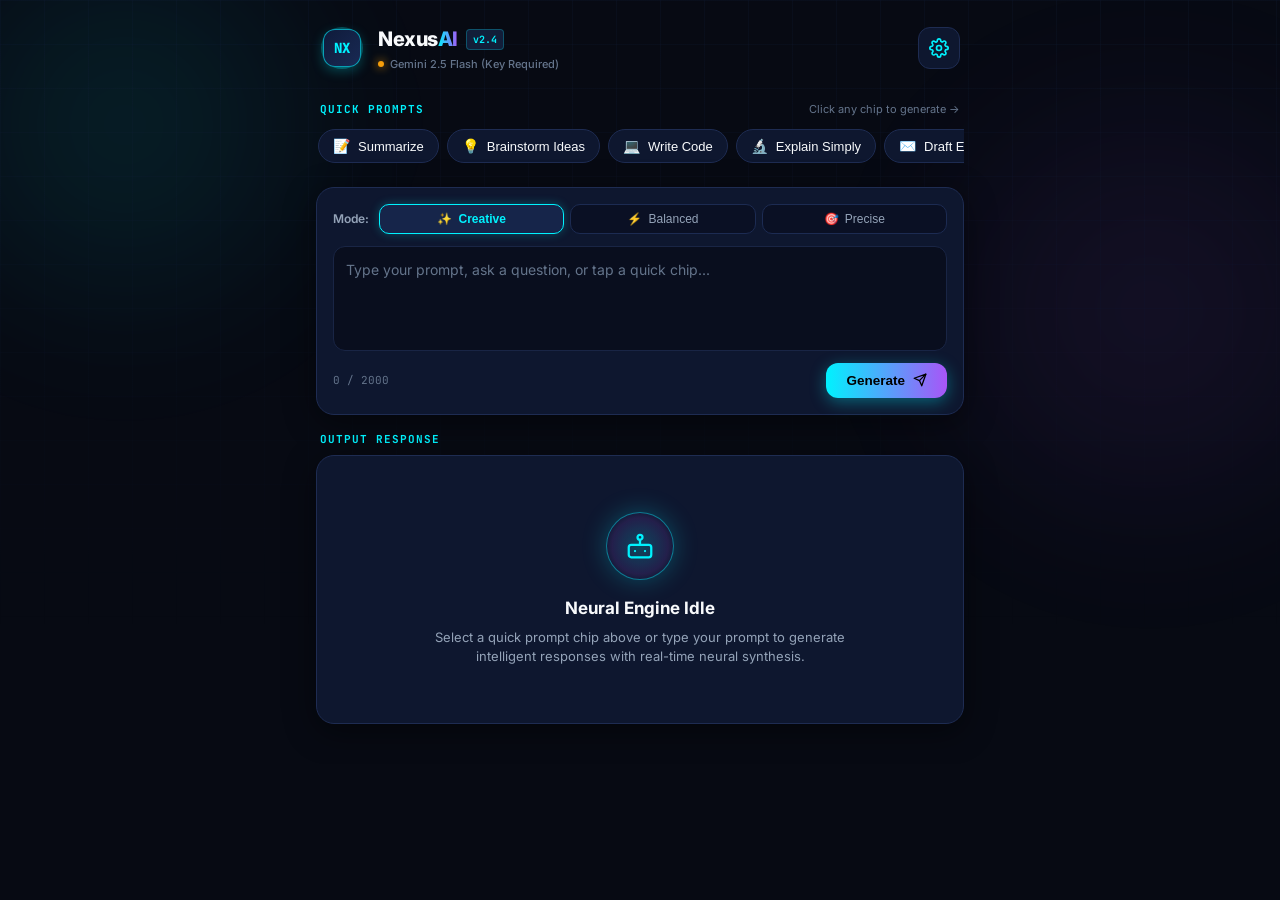
==== commit 3e151825: "feat: set Gemini 2.5 Flash as default AI provider Update the default AI provider from Mock to Gemini" ====
--- a/index.html
+++ b/index.html
@@ -40,9 +40,9 @@
             <h1 class="brand-title">Nexus<span class="brand-gradient">AI</span></h1>
             <span class="version-tag">v2.4</span>
           </div>
-          <div class="status-indicator">
-            <span class="status-dot"></span>
-            <span class="status-text">Cortex-4 Neural Engine</span>
+          <div class="status-indicator" id="statusIndicator">
+            <span class="status-dot" id="statusDot"></span>
+            <span class="status-text" id="statusText">Gemini 2.5 Flash</span>
           </div>
         </div>
       </div>
@@ -158,7 +158,10 @@
         <div class="state-view error-view hidden" id="errorView">
           <div class="error-badge">⚠️ Generation Alert</div>
           <p class="error-message" id="errorMessage"></p>
-          <button class="retry-btn" id="retryBtn">Retry</button>
+          <div style="display: flex; gap: 8px; justify-content: center; flex-wrap: wrap;">
+            <button class="retry-btn" id="retryBtn">Retry</button>
+            <button class="action-btn" id="errorSettingsBtn">⚙️ Open Settings</button>
+          </div>
         </div>
 
         <!-- Success State -->
@@ -234,29 +237,29 @@
         </button>
       </div>
 
-      <p class="modal-desc">Configure your custom API key to switch between realistic built-in intelligence and live Gemini API responses.</p>
+      <p class="modal-desc">Connect directly to Google Gemini 2.5 Flash for live AI responses. Enter your API key below or switch providers at any time.</p>
 
       <div class="form-group">
         <label class="form-label">Provider Service</label>
         <div class="provider-options">
           <label class="provider-card">
-            <input type="radio" name="provider" value="mock" checked>
-            <div class="provider-content">
-              <span class="provider-symbol">⚡</span>
-              <div class="provider-info">
-                <span class="provider-name">Built-in Neural Core</span>
-                <span class="provider-sub">Zero configuration, high-speed synthesis</span>
-              </div>
-            </div>
-          </label>
-
-          <label class="provider-card">
-            <input type="radio" name="provider" value="gemini">
+            <input type="radio" name="provider" value="gemini" checked>
             <div class="provider-content">
               <span class="provider-symbol">✨</span>
               <div class="provider-info">
                 <span class="provider-name">Google Gemini API</span>
                 <span class="provider-sub">gemini-2.5-flash live model</span>
+              </div>
+            </div>
+          </label>
+
+          <label class="provider-card">
+            <input type="radio" name="provider" value="mock">
+            <div class="provider-content">
+              <span class="provider-symbol">⚡</span>
+              <div class="provider-info">
+                <span class="provider-name">Built-in Neural Core (Offline)</span>
+                <span class="provider-sub">Zero configuration, realistic simulated synthesis</span>
               </div>
             </div>
           </label>
@@ -274,10 +277,10 @@
         </div>
       </div>
 
-      <div class="form-group hidden" id="apiKeyGroup">
-        <label class="form-label" for="apiKeyInput">API Key</label>
+      <div class="form-group" id="apiKeyGroup">
+        <label class="form-label" id="apiKeyLabel" for="apiKeyInput">Google Gemini API Key</label>
         <div class="input-with-toggle">
-          <input type="password" id="apiKeyInput" placeholder="Enter your API key..." autocomplete="off">
+          <input type="password" id="apiKeyInput" placeholder="Enter your Gemini API key (AIzaSy...)" autocomplete="off">
           <button type="button" id="toggleApiKeyBtn" class="toggle-vis-btn" aria-label="Toggle API Key visibility">
             <svg class="eye-icon" viewBox="0 0 24 24" fill="none" stroke="currentColor" stroke-width="2" stroke-linecap="round" stroke-linejoin="round">
               <path d="M1 12s4-8 11-8 11 8 11 8-4 8-11 8-11-8-11-8z"></path>
@@ -285,7 +288,7 @@
             </svg>
           </button>
         </div>
-        <span class="field-hint">Stored securely in browser localStorage only.</span>
+        <span class="field-hint" id="apiKeyHint">Stored securely in your browser's localStorage only. Get your free key at <a href="https://aistudio.google.com/app/apikey" target="_blank" rel="noopener noreferrer" style="color:var(--neon-cyan); text-decoration: underline;">Google AI Studio</a>.</span>
       </div>
 
       <div class="form-group hidden" id="endpointGroup">
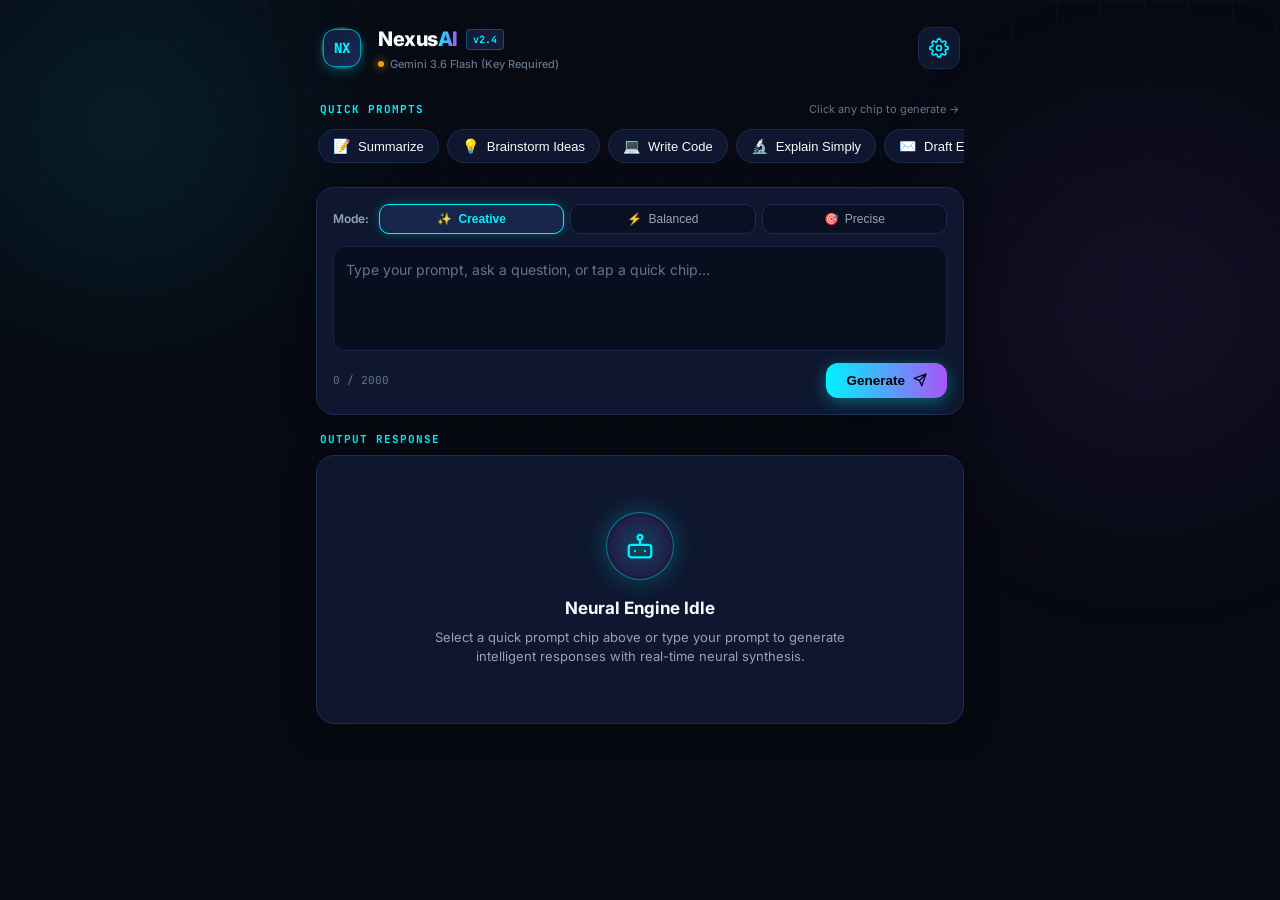
==== commit f59af1d0: "feat: upgrade to Gemini 3.6 Flash Update the AI service and UI to use the latest Gemini 3.6 Flash mo" ====
--- a/index.html
+++ b/index.html
@@ -42,7 +42,7 @@
           </div>
           <div class="status-indicator" id="statusIndicator">
             <span class="status-dot" id="statusDot"></span>
-            <span class="status-text" id="statusText">Gemini 2.5 Flash</span>
+            <span class="status-text" id="statusText">Gemini 3.6 Flash</span>
           </div>
         </div>
       </div>
@@ -237,7 +237,7 @@
         </button>
       </div>
 
-      <p class="modal-desc">Connect directly to Google Gemini 2.5 Flash for live AI responses. Enter your API key below or switch providers at any time.</p>
+      <p class="modal-desc">Connect directly to Google Gemini 3.6 Flash for live AI responses. Enter your API key below or switch providers at any time.</p>
 
       <div class="form-group">
         <label class="form-label">Provider Service</label>
@@ -248,7 +248,7 @@
               <span class="provider-symbol">✨</span>
               <div class="provider-info">
                 <span class="provider-name">Google Gemini API</span>
-                <span class="provider-sub">gemini-2.5-flash live model</span>
+                <span class="provider-sub">gemini-3.6-flash live model</span>
               </div>
             </div>
           </label>
@@ -291,6 +291,18 @@
         <span class="field-hint" id="apiKeyHint">Stored securely in your browser's localStorage only. Get your free key at <a href="https://aistudio.google.com/app/apikey" target="_blank" rel="noopener noreferrer" style="color:var(--neon-cyan); text-decoration: underline;">Google AI Studio</a>.</span>
       </div>
 
+      <div class="form-group" id="modelGroup">
+        <label class="form-label" for="modelSelect">Gemini Model</label>
+        <select id="modelSelect" class="form-select">
+          <option value="gemini-3.6-flash" selected>gemini-3.6-flash (Recommended & Latest)</option>
+          <option value="gemini-3.5-flash">gemini-3.5-flash (Fast)</option>
+          <option value="gemini-3.1-pro-preview">gemini-3.1-pro-preview (Advanced)</option>
+          <option value="custom">Custom model name...</option>
+        </select>
+        <input type="text" id="customModelNameInput" class="form-input hidden" style="margin-top: 8px;" placeholder="e.g. gemini-3.6-flash">
+        <span class="field-hint">Defaulted to <strong>models/gemini-3.6-flash</strong>.</span>
+      </div>
+
       <div class="form-group hidden" id="endpointGroup">
         <label class="form-label" for="endpointInput">Endpoint URL</label>
         <input type="url" id="endpointInput" value="https://api.openai.com/v1/chat/completions">
--- a/style.css
+++ b/style.css
@@ -1158,7 +1158,7 @@
   align-items: center;
 }
 
-.input-with-toggle input, .form-group input[type="url"] {
+.input-with-toggle input, .form-group input[type="url"], .form-select, .form-input {
   width: 100%;
   background: #090e1e;
   border: 1px solid #192545;
@@ -1171,8 +1171,18 @@
   transition: border-color 0.2s;
 }
 
-.input-with-toggle input:focus, .form-group input[type="url"]:focus {
+.input-with-toggle input:focus, .form-group input[type="url"]:focus, .form-select:focus, .form-input:focus {
   border-color: var(--neon-cyan);
+}
+
+.form-select {
+  cursor: pointer;
+}
+
+.form-select option {
+  background: #0b1226;
+  color: var(--text-primary);
+  padding: 8px;
 }
 
 .input-with-toggle input {
